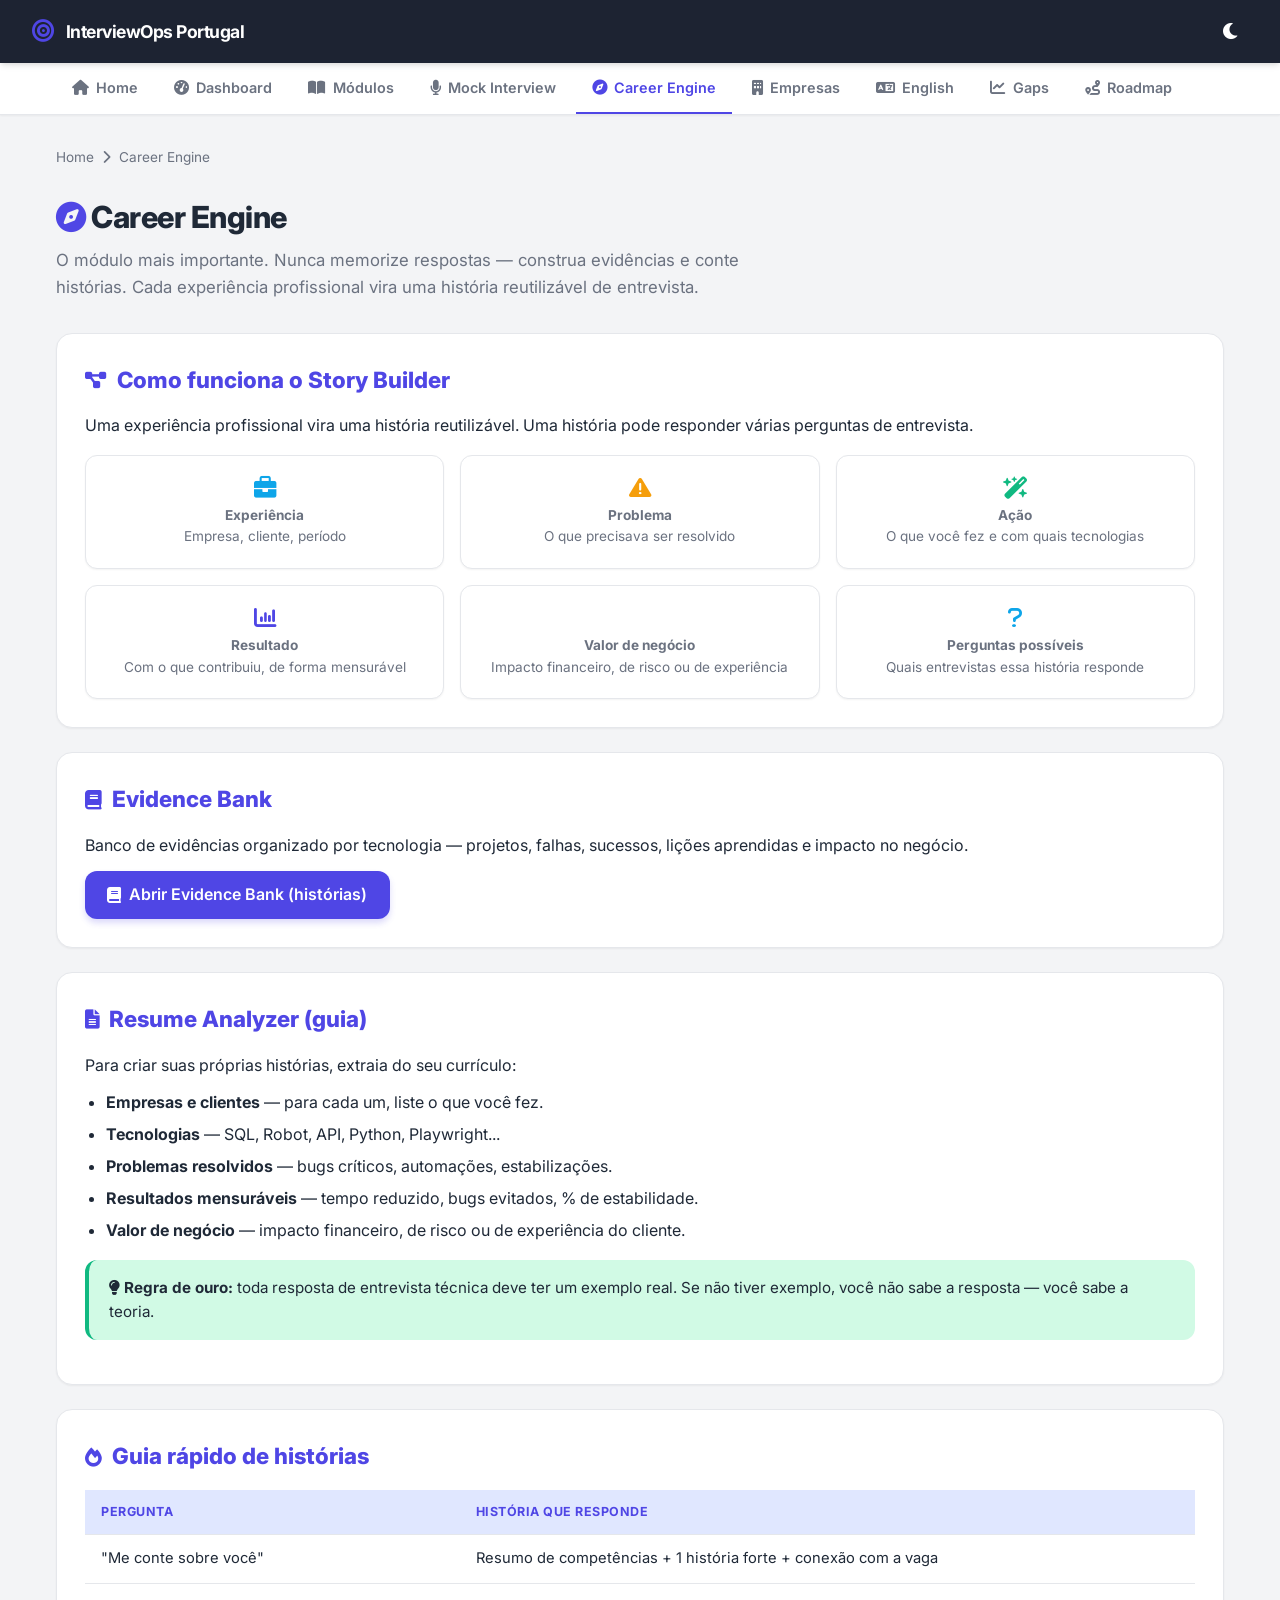
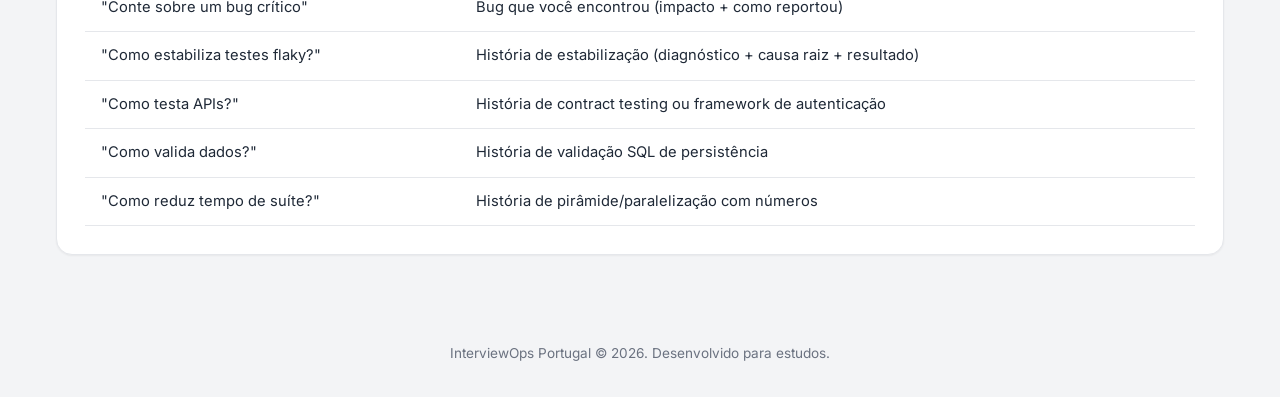
==== career/index.html @ 943580ab "Initial commit: InterviewOps Portugal - plataforma de preparação para entrevistas de QA Automation" ====
<!DOCTYPE html>
<html lang="pt-br">
<head>
    <meta charset="UTF-8">
    <meta name="viewport" content="width=device-width, initial-scale=1.0">
    <title>Career Engine | InterviewOps Portugal</title>
    <meta name="description" content="Transforme experiências profissionais em histórias reutilizáveis de entrevista.">
    <link href="https://fonts.googleapis.com/css2?family=Inter:wght@300;400;500;600;700;800&display=swap" rel="stylesheet">
    <link href="https://cdnjs.cloudflare.com/ajax/libs/font-awesome/6.0.0/css/all.min.css" rel="stylesheet">
    <link rel="stylesheet" href="../css/style.css">
</head>
<body data-page="career">
    <header class="topbar">
        <a href="../index.html" class="topbar-content">
            <i class="fa-solid fa-bullseye logo-icon"></i>
            <span>InterviewOps Portugal</span>
        </a>
        <div class="topbar-actions">
            <button id="theme-toggle" class="theme-toggle" aria-label="Alternar tema"><i class="fa-solid fa-moon"></i></button>
        </div>
    </header>

    <nav class="main-nav">
        <div class="nav-links">
            <a href="../index.html" class="nav-link" data-page="home"><i class="fa-solid fa-house"></i> Home</a>
            <a href="../dashboard/index.html" class="nav-link" data-page="dashboard"><i class="fa-solid fa-gauge-high"></i> Dashboard</a>
            <a href="../modules/index.html" class="nav-link" data-page="modules"><i class="fa-solid fa-book-open"></i> Módulos</a>
            <a href="../mock/index.html" class="nav-link" data-page="mock"><i class="fa-solid fa-microphone"></i> Mock Interview</a>
            <a href="index.html" class="nav-link" data-page="career"><i class="fa-solid fa-compass"></i> Career Engine</a>
            <a href="../companies/index.html" class="nav-link" data-page="companies"><i class="fa-solid fa-building"></i> Empresas</a>
            <a href="../english/index.html" class="nav-link" data-page="english"><i class="fa-solid fa-language"></i> English</a>
            <a href="../tracker/index.html" class="nav-link" data-page="tracker"><i class="fa-solid fa-chart-line"></i> Gaps</a>
            <a href="../roadmap/index.html" class="nav-link" data-page="roadmap"><i class="fa-solid fa-route"></i> Roadmap</a>
        </div>
    </nav>

    <main class="container">
        <div class="breadcrumb">
            <a href="../index.html">Home</a> <i class="fa-solid fa-chevron-right"></i> <span>Career Engine</span>
        </div>

        <div class="page-header">
            <h1><i class="fa-solid fa-compass" style="color: var(--primary);"></i> Career Engine</h1>
            <p>O módulo mais importante. Nunca memorize respostas — construa evidências e conte histórias. Cada experiência profissional vira uma história reutilizável de entrevista.</p>
        </div>

        <div class="content-section">
            <h2><i class="fa-solid fa-diagram-project"></i> Como funciona o Story Builder</h2>
            <p>Uma experiência profissional vira uma história reutilizável. Uma história pode responder várias perguntas de entrevista.</p>
            <div class="grid-3 mt-2">
                <div class="stat-box"><div class="stat-value" style="font-size:1.4rem; color:var(--info);"><i class="fa-solid fa-briefcase"></i></div><div class="stat-label" style="font-weight:700;">Experiência</div><div class="text-muted" style="font-size:0.85rem;">Empresa, cliente, período</div></div>
                <div class="stat-box"><div class="stat-value" style="font-size:1.4rem; color:var(--warning);"><i class="fa-solid fa-triangle-exclamation"></i></div><div class="stat-label" style="font-weight:700;">Problema</div><div class="text-muted" style="font-size:0.85rem;">O que precisava ser resolvido</div></div>
                <div class="stat-box"><div class="stat-value" style="font-size:1.4rem; color:var(--success);"><i class="fa-solid fa-wand-magic-sparkles"></i></div><div class="stat-label" style="font-weight:700;">Ação</div><div class="text-muted" style="font-size:0.85rem;">O que você fez e com quais tecnologias</div></div>
                <div class="stat-box"><div class="stat-value" style="font-size:1.4rem; color:var(--primary);"><i class="fa-solid fa-chart-column"></i></div><div class="stat-label" style="font-weight:700;">Resultado</div><div class="text-muted" style="font-size:0.85rem;">Com o que contribuiu, de forma mensurável</div></div>
                <div class="stat-box"><div class="stat-value" style="font-size:1.4rem; color:var(--danger);"><i class="fa-solid fa-sack-dollar"></i></div><div class="stat-label" style="font-weight:700;">Valor de negócio</div><div class="text-muted" style="font-size:0.85rem;">Impacto financeiro, de risco ou de experiência</div></div>
                <div class="stat-box"><div class="stat-value" style="font-size:1.4rem; color:var(--info);"><i class="fa-solid fa-question"></i></div><div class="stat-label" style="font-weight:700;">Perguntas possíveis</div><div class="text-muted" style="font-size:0.85rem;">Quais entrevistas essa história responde</div></div>
            </div>
        </div>

        <div class="content-section">
            <h2><i class="fa-solid fa-book"></i> Evidence Bank</h2>
            <p class="mb-2">Banco de evidências organizado por tecnologia — projetos, falhas, sucessos, lições aprendidas e impacto no negócio.</p>
            <div class="flex gap-2 wrap">
                <a href="stories.html" class="primary-btn" style="display:inline-flex;align-items:center;gap:0.5rem;padding:0.7rem 1.4rem;border-radius:12px;color:#fff;font-weight:600;"><i class="fa-solid fa-book"></i> Abrir Evidence Bank (histórias)</a>
            </div>
        </div>

        <div class="content-section">
            <h2><i class="fa-solid fa-file-lines"></i> Resume Analyzer (guia)</h2>
            <p>Para criar suas próprias histórias, extraia do seu currículo:</p>
            <ul style="margin:0 0 1rem 1.3rem;">
                <li><strong>Empresas e clientes</strong> — para cada um, liste o que você fez.</li>
                <li><strong>Tecnologias</strong> — SQL, Robot, API, Python, Playwright...</li>
                <li><strong>Problemas resolvidos</strong> — bugs críticos, automações, estabilizações.</li>
                <li><strong>Resultados mensuráveis</strong> — tempo reduzido, bugs evitados, % de estabilidade.</li>
                <li><strong>Valor de negócio</strong> — impacto financeiro, de risco ou de experiência do cliente.</li>
            </ul>
            <div class="callout callout-success"><strong><i class="fa-solid fa-lightbulb"></i> Regra de ouro:</strong> toda resposta de entrevista técnica deve ter um exemplo real. Se não tiver exemplo, você não sabe a resposta — você sabe a teoria.</div>
        </div>

        <div class="content-section">
            <h2><i class="fa-solid fa-fire"></i> Guia rápido de histórias</h2>
            <table>
                <thead><tr><th>Pergunta</th><th>História que responde</th></tr></thead>
                <tbody>
                    <tr><td>"Me conte sobre você"</td><td>Resumo de competências + 1 história forte + conexão com a vaga</td></tr>
                    <tr><td>"Conte sobre um bug crítico"</td><td>Bug que você encontrou (impacto + como reportou)</td></tr>
                    <tr><td>"Como estabiliza testes flaky?"</td><td>História de estabilização (diagnóstico + causa raiz + resultado)</td></tr>
                    <tr><td>"Como testa APIs?"</td><td>História de contract testing ou framework de autenticação</td></tr>
                    <tr><td>"Como valida dados?"</td><td>História de validação SQL de persistência</td></tr>
                    <tr><td>"Como reduz tempo de suíte?"</td><td>História de pirâmide/paralelização com números</td></tr>
                </tbody>
            </table>
        </div>
    </main>

    <footer class="footer">
        <p>InterviewOps Portugal &copy; 2026. Desenvolvido para estudos.</p>
    </footer>

    <script src="../javascript/app.js"></script>
</body>
</html>
---- css/style.css ----
/* =========================
   INTERVIEWOPS PORTUGAL
   DESIGN TOKENS & BASE
========================= */

:root {
    /* Light Theme (Default) */
    --bg-color: #f3f4f6;
    --text-color: #1f2937;
    --text-muted: #6b7280;
    --card-bg: #ffffff;
    --card-border: #e5e7eb;

    --primary: #4f46e5;
    --primary-hover: #4338ca;
    --primary-light: #e0e7ff;

    --success: #10b981;
    --success-light: #d1fae5;
    --success-dark: #065f46;

    --danger: #ef4444;
    --danger-light: #fee2e2;
    --danger-dark: #991b1b;

    --warning: #f59e0b;
    --warning-light: #fef3c7;

    --info: #0ea5e9;
    --info-light: #e0f2fe;

    --topbar-bg: rgba(17, 24, 39, 0.95);
    --topbar-text: #ffffff;

    --option-bg: #ffffff;
    --option-hover: #f9fafb;
    --option-border: #e5e7eb;

    --shadow-sm: 0 1px 2px 0 rgba(0, 0, 0, 0.05);
    --shadow-md: 0 4px 6px -1px rgba(0, 0, 0, 0.1), 0 2px 4px -1px rgba(0, 0, 0, 0.06);
    --shadow-lg: 0 10px 15px -3px rgba(0, 0, 0, 0.1), 0 4px 6px -2px rgba(0, 0, 0, 0.05);
    --shadow-glow: 0 0 20px rgba(79, 70, 229, 0.3);

    --radius-sm: 8px;
    --radius-md: 12px;
    --radius-lg: 16px;
    --radius-full: 9999px;

    --transition: all 0.3s cubic-bezier(0.4, 0, 0.2, 1);
}

[data-theme="dark"] {
    --bg-color: #111827;
    --text-color: #f9fafb;
    --text-muted: #9ca3af;
    --card-bg: rgba(31, 41, 55, 0.85);
    --card-border: rgba(75, 85, 99, 0.4);

    --primary: #6366f1;
    --primary-hover: #818cf8;
    --primary-light: rgba(99, 102, 241, 0.2);

    --success: #10b981;
    --success-light: rgba(16, 185, 129, 0.2);
    --success-dark: #34d399;

    --danger: #ef4444;
    --danger-light: rgba(239, 68, 68, 0.2);
    --danger-dark: #f87171;

    --warning: #f59e0b;
    --warning-light: rgba(245, 158, 11, 0.2);

    --info: #38bdf8;
    --info-light: rgba(56, 189, 248, 0.15);

    --topbar-bg: rgba(17, 24, 39, 0.98);

    --option-bg: #374151;
    --option-hover: #4b5563;
    --option-border: #4b5563;

    --shadow-md: 0 4px 6px -1px rgba(0, 0, 0, 0.3);
    --shadow-lg: 0 10px 15px -3px rgba(0, 0, 0, 0.5);
}

* {
    margin: 0;
    padding: 0;
    box-sizing: border-box;
}

html {
    scroll-behavior: smooth;
}

body {
    font-family: 'Inter', -apple-system, BlinkMacSystemFont, 'Segoe UI', sans-serif;
    background-color: var(--bg-color);
    color: var(--text-color);
    line-height: 1.6;
    min-height: 100vh;
    display: flex;
    flex-direction: column;
    overflow-x: hidden;
    transition: background-color 0.4s ease, color 0.4s ease;
}

a {
    color: var(--primary);
    text-decoration: none;
    transition: var(--transition);
}

a:hover {
    color: var(--primary-hover);
}

code {
    font-family: 'JetBrains Mono', 'Fira Code', Consolas, monospace;
    background: var(--primary-light);
    color: var(--primary);
    padding: 2px 6px;
    border-radius: 4px;
    font-size: 0.9em;
}

/* =========================
   TOPBAR & NAVIGATION
========================= */

.topbar {
    background: var(--topbar-bg);
    color: var(--topbar-text);
    padding: 0.9rem 2rem;
    display: flex;
    justify-content: space-between;
    align-items: center;
    position: sticky;
    top: 0;
    z-index: 100;
    box-shadow: var(--shadow-md);
}

.topbar-content {
    display: flex;
    align-items: center;
    gap: 0.75rem;
    font-size: 1.1rem;
    font-weight: 700;
    letter-spacing: -0.5px;
    color: var(--topbar-text);
}

.logo-icon {
    color: var(--primary);
    font-size: 1.4rem;
}

.topbar-actions {
    display: flex;
    align-items: center;
    gap: 0.75rem;
}

.theme-toggle {
    background: transparent;
    border: none;
    color: var(--topbar-text);
    font-size: 1.15rem;
    cursor: pointer;
    padding: 0.5rem;
    border-radius: 50%;
    transition: var(--transition);
}

.theme-toggle:hover {
    background: rgba(255, 255, 255, 0.1);
    transform: rotate(15deg);
}

/* Nav */
.main-nav {
    background: var(--card-bg);
    border-bottom: 1px solid var(--card-border);
    position: sticky;
    top: 58px;
    z-index: 90;
    box-shadow: var(--shadow-sm);
}

.nav-links {
    max-width: 1200px;
    margin: 0 auto;
    padding: 0 1rem;
    display: flex;
    gap: 0.25rem;
    overflow-x: auto;
    scrollbar-width: none;
}

.nav-links::-webkit-scrollbar {
    display: none;
}

.nav-link {
    display: inline-flex;
    align-items: center;
    gap: 0.45rem;
    padding: 0.8rem 1rem;
    color: var(--text-muted);
    font-size: 0.9rem;
    font-weight: 600;
    white-space: nowrap;
    border-bottom: 2px solid transparent;
}

.nav-link:hover {
    color: var(--primary);
}

.nav-link.active {
    color: var(--primary);
    border-bottom-color: var(--primary);
}

.nav-link i {
    font-size: 0.95rem;
}

/* =========================
   LAYOUT & UTILITIES
========================= */

.container {
    max-width: 1200px;
    margin: 0 auto;
    padding: 2rem 1rem;
    flex-grow: 1;
    width: 100%;
}

.container-narrow {
    max-width: 820px;
    margin: 0 auto;
    padding: 2rem 1rem;
    flex-grow: 1;
    width: 100%;
}

.page-header {
    margin-bottom: 2rem;
}

.page-header h1 {
    font-size: 1.9rem;
    font-weight: 800;
    letter-spacing: -0.5px;
    margin-bottom: 0.35rem;
}

.page-header p {
    color: var(--text-muted);
    font-size: 1.05rem;
    max-width: 720px;
}

.glass-card {
    background: var(--card-bg);
    border: 1px solid var(--card-border);
    border-radius: var(--radius-lg);
    box-shadow: var(--shadow-lg);
    padding: 2rem;
}

.mb-0 { margin-bottom: 0; }
.mb-1 { margin-bottom: 0.5rem; }
.mb-2 { margin-bottom: 1rem; }
.mb-3 { margin-bottom: 1.5rem; }
.mt-2 { margin-top: 1rem; }
.mt-3 { margin-top: 1.5rem; }
.mt-4 { margin-top: 2rem; }
.flex { display: flex; }
.flex-between { display: flex; justify-content: space-between; align-items: center; }
.flex-center { display: flex; justify-content: center; align-items: center; }
.gap-2 { gap: 0.5rem; }
.gap-3 { gap: 1rem; }
.wrap { flex-wrap: wrap; }
.text-muted { color: var(--text-muted); }
.text-center { text-align: center; }

/* =========================
   BUTTONS
========================= */

button {
    font-family: inherit;
    display: inline-flex;
    align-items: center;
    justify-content: center;
    gap: 0.5rem;
    padding: 0.7rem 1.4rem;
    border: none;
    border-radius: var(--radius-md);
    font-weight: 600;
    font-size: 0.95rem;
    cursor: pointer;
    transition: var(--transition);
}

button:disabled {
    opacity: 0.6;
    cursor: not-allowed;
    transform: none !important;
    box-shadow: none !important;
}

.primary-btn {
    background: var(--primary);
    color: white;
    box-shadow: 0 4px 6px rgba(79, 70, 229, 0.2);
}

.primary-btn:hover:not(:disabled) {
    background: var(--primary-hover);
    transform: translateY(-2px);
    box-shadow: var(--shadow-glow);
}

.success-btn {
    background: var(--success);
    color: white;
}

.success-btn:hover:not(:disabled) {
    filter: brightness(1.1);
    transform: translateY(-2px);
}

.danger-btn {
    background: transparent;
    color: var(--danger);
    border: 1px solid var(--danger);
}

.danger-btn:hover:not(:disabled) {
    background: var(--danger-light);
}

.outline-btn {
    background: transparent;
    color: var(--primary);
    border: 1px solid var(--primary);
}

.outline-btn:hover:not(:disabled) {
    background: var(--primary-light);
}

.small-btn {
    padding: 0.4rem 0.9rem;
    font-size: 0.85rem;
    border-radius: var(--radius-sm);
}

.w-100 {
    width: 100%;
}

.btn-pulse {
    animation: pulse 2s infinite;
}

@keyframes pulse {
    0% { box-shadow: 0 0 0 0 rgba(79, 70, 229, 0.4); }
    70% { box-shadow: 0 0 0 12px rgba(79, 70, 229, 0); }
    100% { box-shadow: 0 0 0 0 rgba(79, 70, 229, 0); }
}

/* =========================
   PROGRESS BARS
========================= */

.progress-container {
    height: 10px;
    background: var(--option-border);
    border-radius: var(--radius-full);
    overflow: hidden;
}

.progress-bar {
    height: 100%;
    background: linear-gradient(90deg, var(--primary), #8b5cf6);
    width: 0%;
    transition: width 0.4s ease;
    border-radius: var(--radius-full);
}

.progress-bar.success { background: linear-gradient(90deg, #10b981, #34d399); }
.progress-bar.warning { background: linear-gradient(90deg, #f59e0b, #fbbf24); }
.progress-bar.danger { background: linear-gradient(90deg, #ef4444, #f87171); }
.progress-bar.info { background: linear-gradient(90deg, #0ea5e9, #38bdf8); }

.progress-row {
    margin-bottom: 1.25rem;
}

.progress-label {
    display: flex;
    justify-content: space-between;
    align-items: center;
    margin-bottom: 0.4rem;
    font-size: 0.9rem;
    font-weight: 600;
}

.progress-label .pct, .pct {
    color: var(--primary);
    font-weight: 700;
}

.secondary-btn {
    background: transparent;
    color: var(--primary);
    border: 1px solid var(--primary);
}

/* =========================
   BADGES & TAGS
========================= */

.badge {
    display: inline-flex;
    align-items: center;
    gap: 0.35rem;
    font-size: 0.75rem;
    font-weight: 700;
    padding: 3px 10px;
    border-radius: var(--radius-full);
    text-transform: uppercase;
    letter-spacing: 0.3px;
}

.badge-primary { background: var(--primary-light); color: var(--primary); }
.badge-success { background: var(--success-light); color: var(--success-dark); }
.badge-danger { background: var(--danger-light); color: var(--danger-dark); }
.badge-warning { background: var(--warning-light); color: var(--warning); }
.badge-info { background: var(--info-light); color: var(--info); }
.badge-muted { background: var(--option-border); color: var(--text-muted); }

.tag-badge {
    font-size: 0.7rem;
    background: var(--primary-light);
    color: var(--primary);
    padding: 2px 8px;
    border-radius: var(--radius-full);
    font-weight: 700;
    text-transform: uppercase;
    border: 1px solid var(--primary);
    display: inline-block;
    margin: 2px;
}

/* =========================
   GRIDS / CARDS
========================= */

.grid-2 { display: grid; grid-template-columns: repeat(2, 1fr); gap: 1rem; }
.grid-3 { display: grid; grid-template-columns: repeat(3, 1fr); gap: 1rem; }
.grid-4 { display: grid; grid-template-columns: repeat(4, 1fr); gap: 1rem; }

@media (max-width: 900px) {
    .grid-4 { grid-template-columns: repeat(2, 1fr); }
    .grid-3 { grid-template-columns: repeat(2, 1fr); }
}

@media (max-width: 600px) {
    .grid-4 { grid-template-columns: 1fr; }
    .grid-3 { grid-template-columns: 1fr; }
    .grid-2 { grid-template-columns: 1fr; }
}

.module-card {
    background: var(--card-bg);
    border: 1px solid var(--card-border);
    border-radius: var(--radius-lg);
    padding: 1.5rem;
    cursor: pointer;
    transition: var(--transition);
    box-shadow: var(--shadow-sm);
    display: flex;
    flex-direction: column;
    gap: 0.75rem;
}

.module-card:hover {
    transform: translateY(-4px);
    box-shadow: var(--shadow-lg);
    border-color: var(--primary-light);
}

.module-card .module-icon {
    width: 52px;
    height: 52px;
    background: var(--primary-light);
    color: var(--primary);
    border-radius: var(--radius-md);
    display: flex;
    align-items: center;
    justify-content: center;
    font-size: 1.5rem;
}

.module-card h3 {
    font-size: 1.1rem;
    font-weight: 700;
}

.module-card p {
    color: var(--text-muted);
    font-size: 0.9rem;
    flex-grow: 1;
}

.stat-box {
    background: var(--card-bg);
    border: 1px solid var(--card-border);
    border-radius: var(--radius-md);
    padding: 1.25rem;
    text-align: center;
    box-shadow: var(--shadow-sm);
}

.stat-box .stat-value {
    font-size: 2rem;
    font-weight: 800;
    color: var(--primary);
    line-height: 1.1;
}

.stat-box .stat-label {
    color: var(--text-muted);
    font-size: 0.85rem;
    font-weight: 600;
    margin-top: 0.25rem;
}

/* =========================
   ANIMATIONS
========================= */

.screen { animation: fadeIn 0.5s ease-out forwards; }

.fade-in { animation: fadeIn 0.6s ease-out forwards; }
.slide-up { animation: slideUp 0.5s ease-out forwards; }
.zoom-in { animation: zoomIn 0.4s cubic-bezier(0.175, 0.885, 0.32, 1.275) forwards; }

@keyframes fadeIn {
    from { opacity: 0; }
    to { opacity: 1; }
}

@keyframes slideUp {
    from { opacity: 0; transform: translateY(20px); }
    to { opacity: 1; transform: translateY(0); }
}

@keyframes zoomIn {
    from { opacity: 0; transform: scale(0.9); }
    to { opacity: 1; transform: scale(1); }
}

/* =========================
   FOOTER
========================= */

.footer {
    text-align: center;
    padding: 2rem;
    color: var(--text-muted);
    font-size: 0.85rem;
    margin-top: auto;
}

/* =========================
   CONTENT BLOCKS (Module pages)
========================= */

.content-section {
    background: var(--card-bg);
    border: 1px solid var(--card-border);
    border-radius: var(--radius-lg);
    padding: 1.75rem;
    margin-bottom: 1.5rem;
    box-shadow: var(--shadow-sm);
}

.content-section h2 {
    font-size: 1.4rem;
    font-weight: 800;
    margin-bottom: 1rem;
    display: flex;
    align-items: center;
    gap: 0.6rem;
    color: var(--primary);
}

.content-section h2 i { font-size: 1.2rem; }

.content-section h3 {
    font-size: 1.1rem;
    font-weight: 700;
    margin: 1.25rem 0 0.5rem;
}

.content-section p { margin-bottom: 0.75rem; }

.content-section ul, .content-section ol {
    margin: 0 0 1rem 1.5rem;
}

.content-section li { margin-bottom: 0.4rem; }

.callout {
    padding: 1rem 1.25rem;
    border-radius: var(--radius-md);
    margin: 1rem 0;
    font-size: 0.95rem;
    border-left: 4px solid;
}

.callout-info { background: var(--info-light); border-color: var(--info); color: var(--text-color); }
.callout-success { background: var(--success-light); border-color: var(--success); color: var(--text-color); }
.callout-warning { background: var(--warning-light); border-color: var(--warning); color: var(--text-color); }
.callout-danger { background: var(--danger-light); border-color: var(--danger); color: var(--text-color); }

/* Question cards */
.q-card {
    background: var(--card-bg);
    border: 1px solid var(--card-border);
    border-radius: var(--radius-lg);
    padding: 1.5rem;
    margin-bottom: 1rem;
    box-shadow: var(--shadow-sm);
    transition: var(--transition);
}

.q-card:hover { border-color: var(--primary-light); }

.q-card .q-meta {
    display: flex;
    justify-content: space-between;
    align-items: center;
    gap: 0.5rem;
    flex-wrap: wrap;
    margin-bottom: 0.75rem;
}

.q-card .q-text {
    font-size: 1.05rem;
    font-weight: 600;
    margin-bottom: 0.5rem;
}

.q-answer {
    margin-top: 0.75rem;
    padding: 1rem;
    border-radius: var(--radius-md);
    background: var(--success-light);
    border-left: 4px solid var(--success);
    display: none;
}

.q-answer.show { display: block; animation: slideUp 0.3s ease; }

.followups {
    margin-top: 0.75rem;
    padding: 0.75rem 1rem;
    border-radius: var(--radius-md);
    background: var(--info-light);
    font-size: 0.9rem;
}

.followups strong { color: var(--info); }

/* Tabs */
.tabs {
    display: flex;
    gap: 0.4rem;
    flex-wrap: wrap;
    margin-bottom: 1.5rem;
}

.tab-btn {
    padding: 0.5rem 1.1rem;
    border-radius: var(--radius-full);
    background: var(--option-bg);
    border: 1px solid var(--option-border);
    color: var(--text-muted);
    font-size: 0.85rem;
    font-weight: 600;
}

.tab-btn.active {
    background: var(--primary);
    color: white;
    border-color: var(--primary);
}

.tab-panel { display: none; }
.tab-panel.active { display: block; animation: fadeIn 0.4s ease; }

/* =========================
   MOCK INTERVIEW
========================= */

.mock-layout {
    display: grid;
    grid-template-columns: 1.6fr 1fr;
    gap: 1.5rem;
    align-items: start;
}

@media (max-width: 800px) {
    .mock-layout { grid-template-columns: 1fr; }
}

.mock-question {
    background: var(--card-bg);
    border: 1px solid var(--card-border);
    border-radius: var(--radius-lg);
    padding: 2rem;
    box-shadow: var(--shadow-lg);
    text-align: center;
}

.mock-question .timer {
    font-size: 2.6rem;
    font-weight: 800;
    color: var(--primary);
    margin: 0.5rem 0 1rem;
    font-variant-numeric: tabular-nums;
}

.timer-danger { color: var(--danger) !important; animation: pulse 1s infinite; }

.timer-wrap {
    margin: 1.5rem auto;
    width: 120px;
    height: 120px;
}

.timer-circle {
    width: 120px;
    height: 120px;
    border-radius: 50%;
    background: conic-gradient(var(--primary) 0deg, var(--option-border) 0deg);
    display: flex;
    align-items: center;
    justify-content: center;
    position: relative;
}

.timer-circle::before {
    content: '';
    position: absolute;
    inset: 8px;
    border-radius: 50%;
    background: var(--card-bg);
}

.timer-circle span {
    position: relative;
    z-index: 1;
    font-size: 1.5rem;
    font-weight: 800;
    color: var(--text-color);
}

/* Reveal feedback */
.reveal-card {
    text-align: left;
    margin-top: 1.5rem;
}

.reveal-card .criteria {
    display: grid;
    grid-template-columns: 1fr 1fr;
    gap: 1rem;
    margin: 1rem 0;
}

@media (max-width: 600px) {
    .reveal-card .criteria { grid-template-columns: 1fr; }
}

.criteria-box {
    padding: 1rem;
    border-radius: var(--radius-md);
    font-size: 0.95rem;
}

.criteria-good { background: var(--success-light); border-left: 4px solid var(--success); }
.criteria-missing { background: var(--danger-light); border-left: 4px solid var(--danger); }
.criteria-tech { background: var(--info-light); border-left: 4px solid var(--info); }
.criteria-business { background: var(--warning-light); border-left: 4px solid var(--warning); }

/* =========================
   SEARCH
========================= */

.search-bar {
    display: flex;
    align-items: center;
    gap: 0.5rem;
    background: var(--card-bg);
    border: 1px solid var(--card-border);
    border-radius: var(--radius-full);
    padding: 0.6rem 1.2rem;
    box-shadow: var(--shadow-sm);
    max-width: 520px;
    margin: 1.5rem auto;
}

.search-bar i { color: var(--text-muted); }

.search-bar input {
    flex: 1;
    border: none;
    outline: none;
    background: transparent;
    color: var(--text-color);
    font-family: inherit;
    font-size: 1rem;
}

.search-bar input::placeholder { color: var(--text-muted); }

/* =========================
   HERO (Home)
========================= */

.hero {
    text-align: center;
    padding: 3rem 1rem 1rem;
}

.hero-icon {
    width: 90px;
    height: 90px;
    background: var(--primary-light);
    color: var(--primary);
    border-radius: 50%;
    display: flex;
    align-items: center;
    justify-content: center;
    font-size: 2.6rem;
    margin: 0 auto 1.5rem;
    animation: float 4s ease-in-out infinite;
}

@keyframes float {
    0%, 100% { transform: translateY(0); }
    50% { transform: translateY(-8px); }
}

.hero h1 {
    font-size: 2.4rem;
    font-weight: 800;
    letter-spacing: -1px;
    margin-bottom: 0.75rem;
}

.hero h1 span { color: var(--primary); }

.hero p {
    color: var(--text-muted);
    font-size: 1.1rem;
    max-width: 640px;
    margin: 0 auto 1.5rem;
}

.hero-cta {
    display: flex;
    gap: 1rem;
    justify-content: center;
    flex-wrap: wrap;
}

/* =========================
   TABLES
========================= */

.table-wrap {
    overflow-x: auto;
    margin: 1rem 0;
}

table {
    width: 100%;
    border-collapse: collapse;
    font-size: 0.92rem;
}

th, td {
    padding: 0.75rem 1rem;
    text-align: left;
    border-bottom: 1px solid var(--card-border);
}

th {
    background: var(--primary-light);
    color: var(--primary);
    font-weight: 700;
    text-transform: uppercase;
    font-size: 0.78rem;
    letter-spacing: 0.5px;
}

tr:hover td { background: var(--option-hover); }

/* =========================
   BREADCRUMB
========================= */

.breadcrumb {
    display: flex;
    align-items: center;
    gap: 0.5rem;
    font-size: 0.85rem;
    color: var(--text-muted);
    margin-bottom: 1.5rem;
}

.breadcrumb a { color: var(--text-muted); }
.breadcrumb a:hover { color: var(--primary); }

/* =========================
   STATS (DASHBOARD)
========================= */

.stat-box {
    background: var(--card-bg);
    border: 1px solid var(--card-border);
    border-radius: var(--radius-md);
    padding: 1.25rem 1rem;
    text-align: center;
    transition: var(--transition);
}

.stat-box:hover { transform: translateY(-3px); box-shadow: var(--shadow-glow); }

.stat-value {
    font-size: 1.8rem;
    font-weight: 800;
    color: var(--primary);
    line-height: 1.2;
}

.stat-label {
    font-size: 0.8rem;
    color: var(--text-muted);
    margin-top: 0.3rem;
    font-weight: 600;
}

/* =========================
   CHIPS
========================= */

.chip {
    display: inline-flex;
    align-items: center;
    gap: 0.4rem;
    padding: 0.45rem 0.9rem;
    margin: 0.2rem;
    background: var(--option-bg);
    border: 1px solid var(--option-border);
    border-radius: var(--radius-full);
    font-size: 0.85rem;
    font-weight: 600;
    cursor: pointer;
    transition: var(--transition);
}

.chip:hover { border-color: var(--primary); color: var(--primary); }

.chip-done {
    background: var(--success-light);
    border-color: var(--success);
    color: var(--success-dark);
}

/* =========================
   TIMELINE / REVIEW ROWS
========================= */

.timeline-item {
    display: flex;
    gap: 1rem;
    padding: 1.25rem 0;
    border-bottom: 1px solid var(--card-border);
}

.timeline-item:last-child { border-bottom: none; }

.timeline-icon {
    flex-shrink: 0;
    width: 44px;
    height: 44px;
    border-radius: 50%;
    background: var(--primary-light);
    color: var(--primary);
    display: flex;
    align-items: center;
    justify-content: center;
    font-size: 1.1rem;
}

.timeline-content { flex: 1; }

.review-row {
    display: flex;
    align-items: center;
    gap: 1rem;
    padding: 0.7rem 0;
    border-bottom: 1px dashed var(--card-border);
}

.review-row:last-child { border-bottom: none; }

.review-row > i:first-child { color: var(--primary); font-size: 1.1rem; width: 1.4rem; text-align: center; }

/* =========================
   RESPONSIVE
========================= */

@media (max-width: 768px) {
    .topbar { padding: 0.8rem 1rem; }
    .topbar-content { font-size: 1rem; }
    .container, .container-narrow { padding: 1.5rem 0.9rem; }
    .hero h1 { font-size: 1.8rem; }
    .page-header h1 { font-size: 1.5rem; }
    .glass-card { padding: 1.4rem; }
    .content-section { padding: 1.25rem; }
    .main-nav { top: 54px; }
}

/* Scrollbar styling */
::-webkit-scrollbar { width: 10px; height: 10px; }
::-webkit-scrollbar-track { background: var(--bg-color); }
::-webkit-scrollbar-thumb {
    background: var(--option-border);
    border-radius: var(--radius-full);
}
::-webkit-scrollbar-thumb:hover { background: var(--text-muted); }
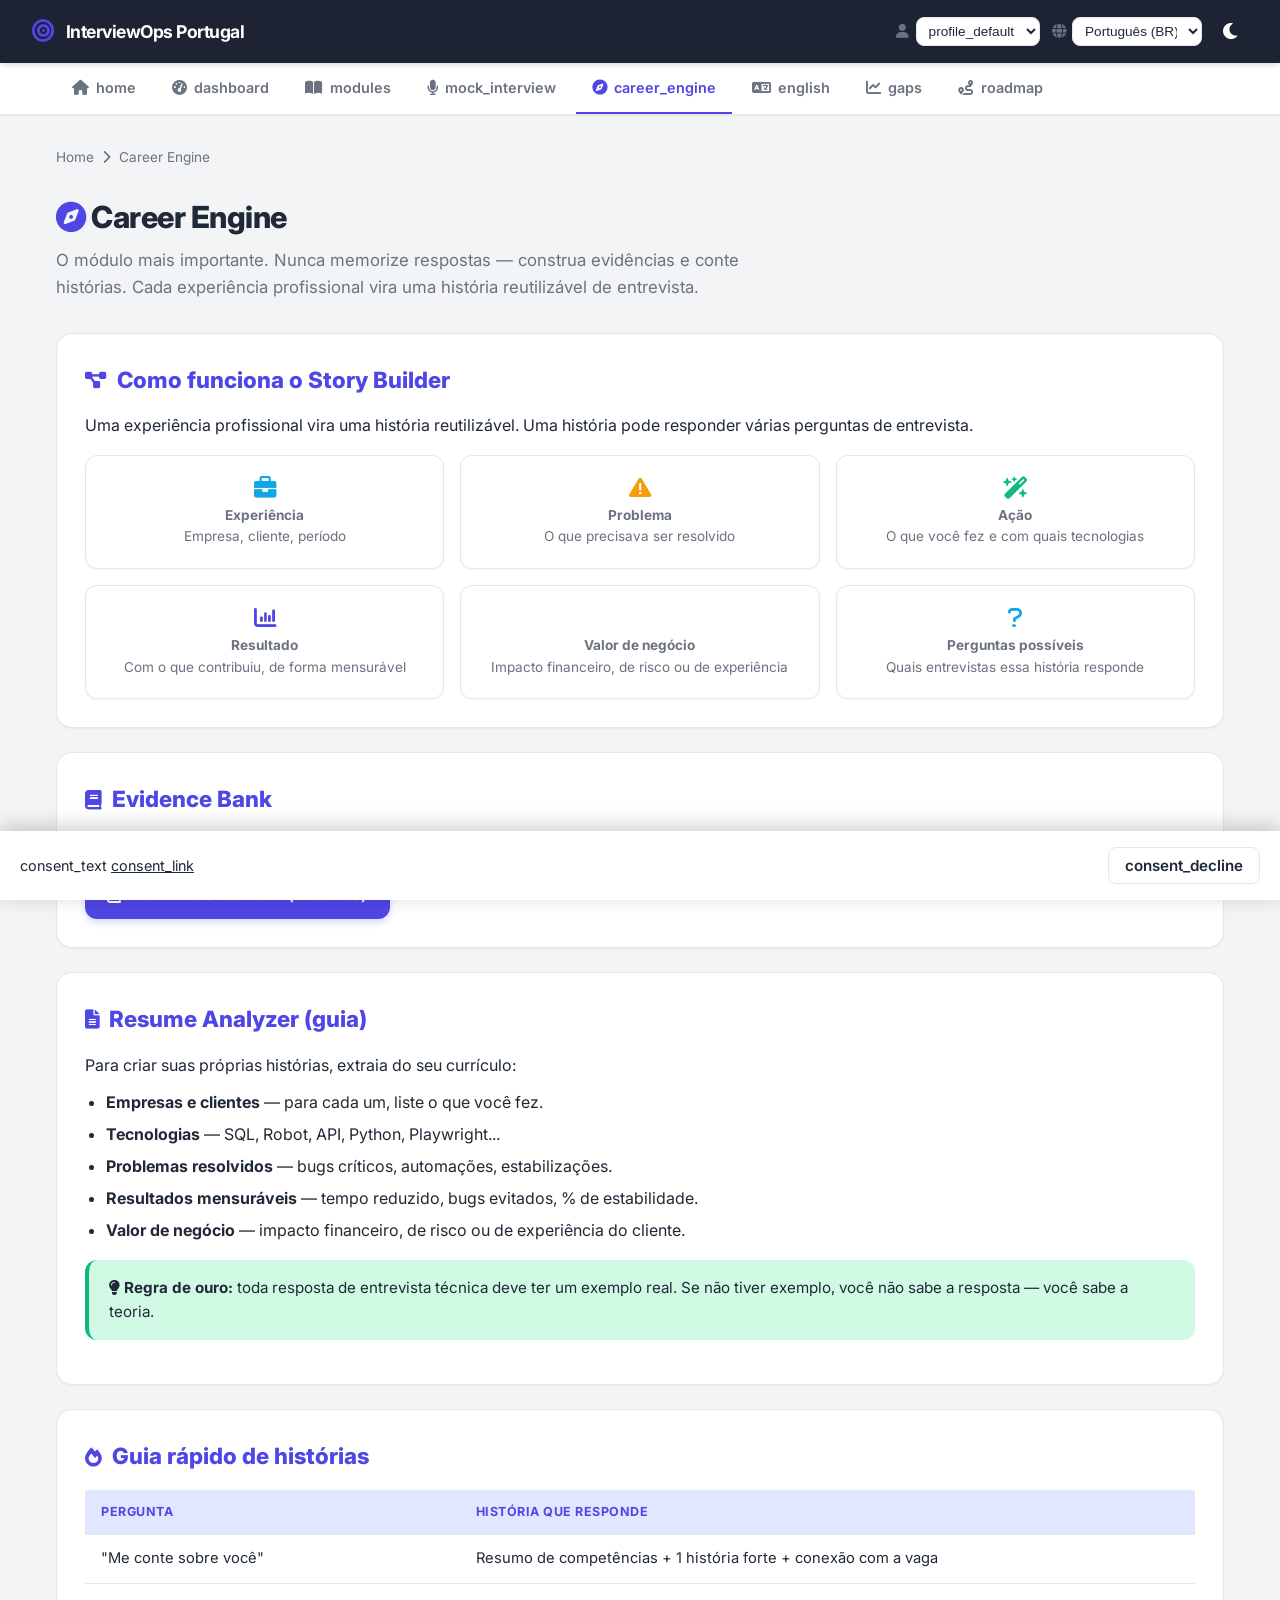
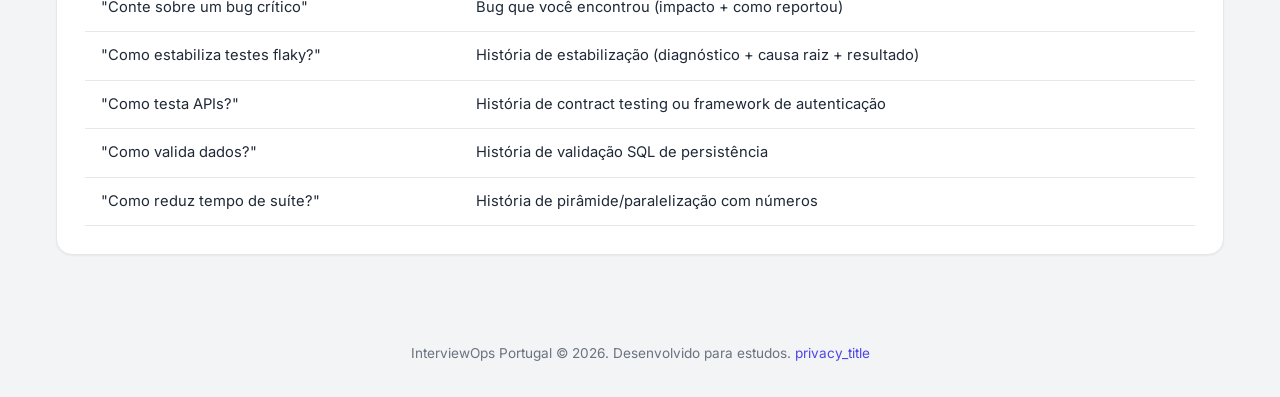
==== commit 61255d24: "feat: armazenamento em cookie (compressao + perfil) + LGPD (consentimento + politica privacidade) + " ====
--- a/career/index.html
+++ b/career/index.html
@@ -27,8 +27,7 @@
             <a href="../modules/index.html" class="nav-link" data-page="modules"><i class="fa-solid fa-book-open"></i> Módulos</a>
             <a href="../mock/index.html" class="nav-link" data-page="mock"><i class="fa-solid fa-microphone"></i> Mock Interview</a>
             <a href="index.html" class="nav-link" data-page="career"><i class="fa-solid fa-compass"></i> Career Engine</a>
-            <a href="../companies/index.html" class="nav-link" data-page="companies"><i class="fa-solid fa-building"></i> Empresas</a>
-            <a href="../english/index.html" class="nav-link" data-page="english"><i class="fa-solid fa-language"></i> English</a>
+                        <a href="../english/index.html" class="nav-link" data-page="english"><i class="fa-solid fa-language"></i> English</a>
             <a href="../tracker/index.html" class="nav-link" data-page="tracker"><i class="fa-solid fa-chart-line"></i> Gaps</a>
             <a href="../roadmap/index.html" class="nav-link" data-page="roadmap"><i class="fa-solid fa-route"></i> Roadmap</a>
         </div>
@@ -95,7 +94,7 @@
     </main>
 
     <footer class="footer">
-        <p>InterviewOps Portugal &copy; 2026. Desenvolvido para estudos.</p>
+        <p>InterviewOps Portugal &copy; 2026. Desenvolvido para estudos. <a href="../privacidade/index.html" style="color: var(--primary);"><span data-i18n="privacy_title">Política de Privacidade</span></a></p>
     </footer>
 
     <script src="../javascript/app.js"></script>
--- a/css/style.css
+++ b/css/style.css
@@ -177,6 +177,31 @@
 .theme-toggle:hover {
     background: rgba(255, 255, 255, 0.1);
     transform: rotate(15deg);
+}
+
+/* Language selector */
+.lang-select-wrap {
+    position: relative;
+}
+
+.lang-select {
+    background: var(--card-bg);
+    color: var(--text-color);
+    border: 1px solid var(--card-border);
+    border-radius: 8px;
+    padding: 0.35rem 0.5rem;
+    font-size: 0.85rem;
+    cursor: pointer;
+    transition: var(--transition);
+    max-width: 130px;
+}
+
+.lang-select:hover {
+    border-color: var(--primary);
+}
+
+.lang-select:focus {
+    outline: 2px solid var(--primary-light);
 }
 
 /* Nav */
@@ -673,6 +698,93 @@
 
 .q-answer.show { display: block; animation: slideUp 0.3s ease; }
 
+/* Quiz options (múltipla escolha) */
+.options-grid {
+    display: grid;
+    gap: 0.6rem;
+    margin: 0.75rem 0;
+}
+
+.options-grid .option-label {
+    display: flex;
+    align-items: center;
+    width: 100%;
+    padding: 0.7rem 1rem;
+    border: 1px solid var(--option-border);
+    border-radius: var(--radius-md);
+    background: var(--option-bg);
+    cursor: pointer;
+    transition: var(--transition);
+    box-sizing: border-box;
+}
+
+.options-grid .option-label:hover {
+    border-color: var(--primary);
+    background: var(--option-hover);
+}
+
+.options-grid .option-label.selected {
+    border-color: var(--primary);
+    background: var(--primary-light);
+    box-shadow: 0 0 0 1px var(--primary);
+}
+
+.options-grid .option-label.disabled { cursor: not-allowed; opacity: 0.85; }
+
+.options-grid .option-label input { display: none; }
+
+.options-grid .option-content {
+    display: flex;
+    align-items: center;
+    gap: 0.75rem;
+    width: 100%;
+    min-width: 0;
+}
+
+.options-grid .option-letter {
+    flex-shrink: 0;
+    width: 1.9rem;
+    height: 1.9rem;
+    display: flex;
+    align-items: center;
+    justify-content: center;
+    border-radius: 50%;
+    background: var(--primary-light);
+    color: var(--primary);
+    font-weight: 700;
+    font-size: 0.85rem;
+}
+
+.options-grid .option-label.selected .option-letter {
+    background: var(--primary);
+    color: #fff;
+}
+
+.options-grid .option-text {
+    font-size: 0.95rem;
+    line-height: 1.45;
+    flex: 1;
+}
+
+/* Feedback do quiz */
+.feedback-box {
+    display: none;
+    margin-top: 0.75rem;
+    padding: 0.85rem 1rem;
+    border-radius: var(--radius-md);
+    font-size: 0.92rem;
+}
+
+.feedback-box.show { display: block; animation: fadeIn 0.3s ease; }
+
+.feedback-box.feedback-ok { background: var(--success-light); border-left: 4px solid var(--success); }
+.feedback-box.feedback-bad { background: var(--danger-light); border-left: 4px solid var(--danger); }
+
+.feedback-header { font-weight: 700; margin-bottom: 0.35rem; }
+.feedback-ok .feedback-header { color: var(--success-dark); }
+.feedback-bad .feedback-header { color: var(--danger-dark); }
+.feedback-comment { color: var(--text-color); line-height: 1.5; }
+
 .followups {
     margin-top: 0.75rem;
     padding: 0.75rem 1rem;
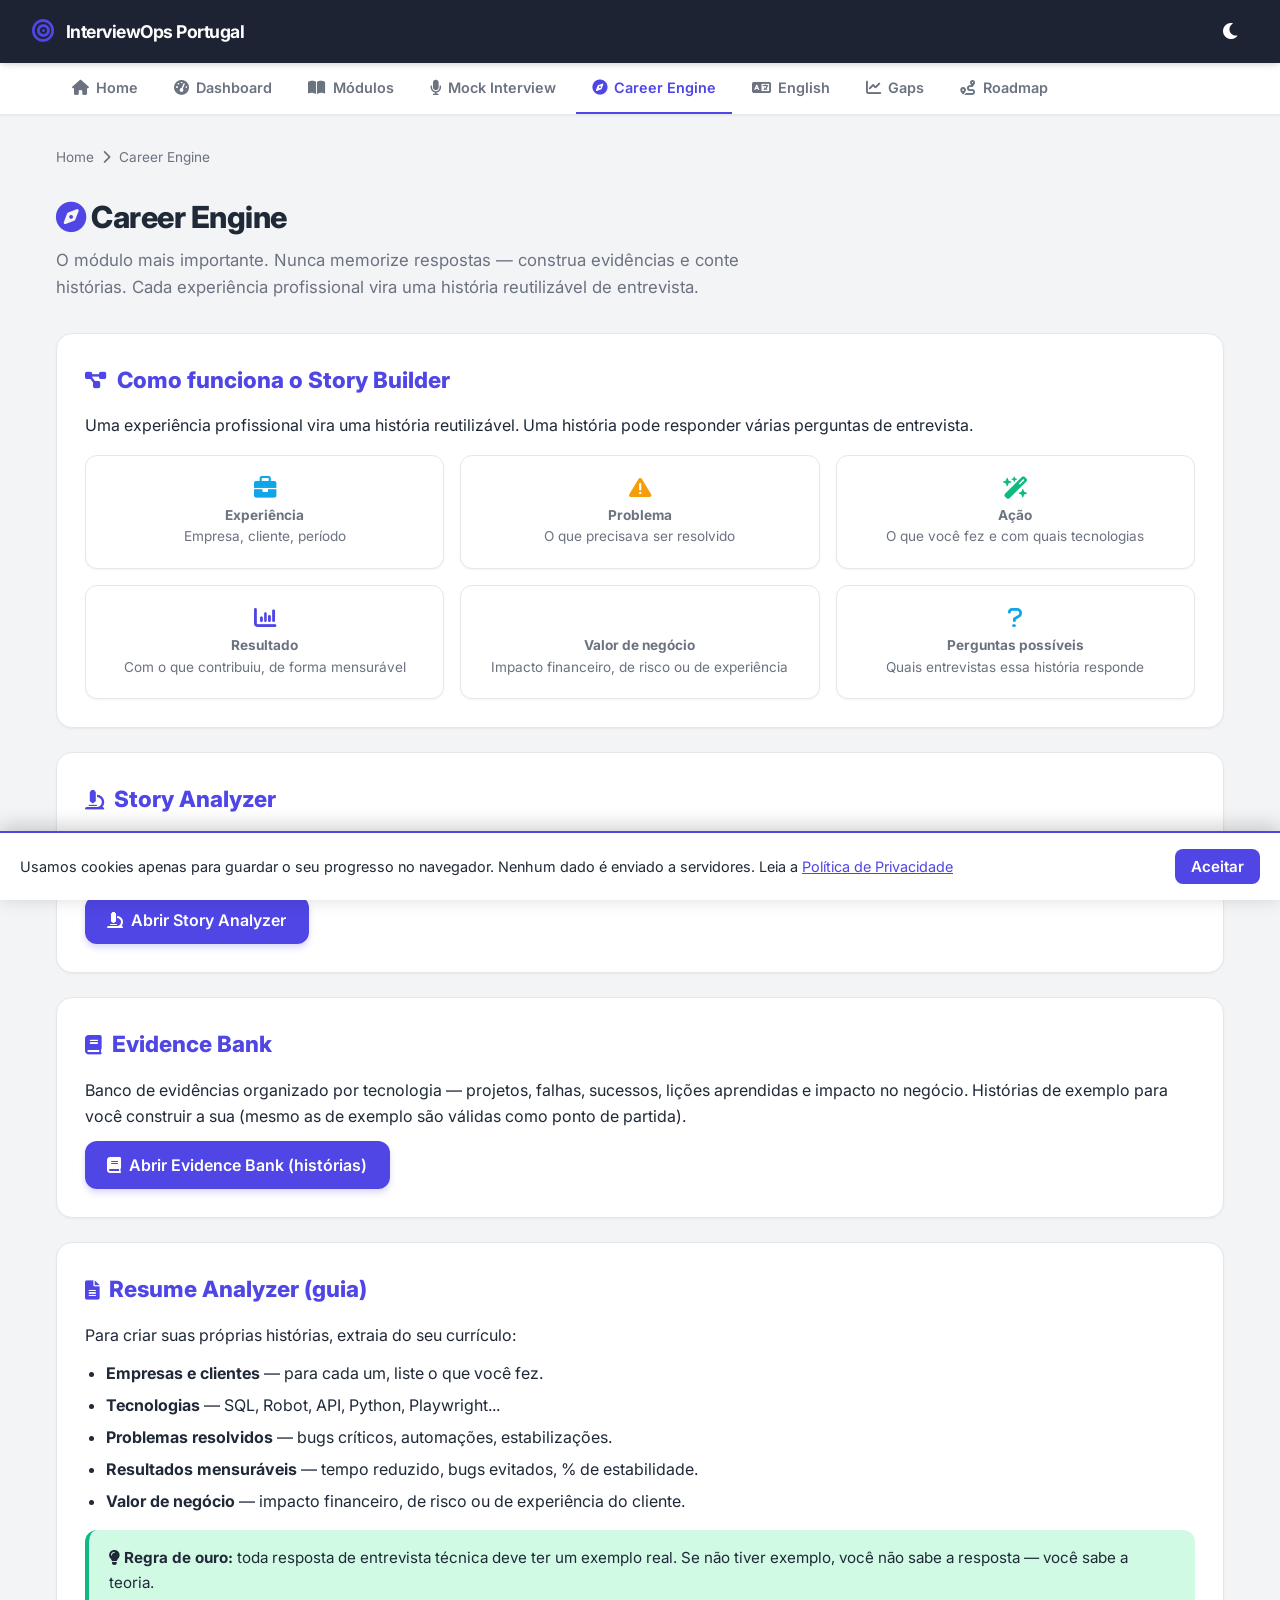
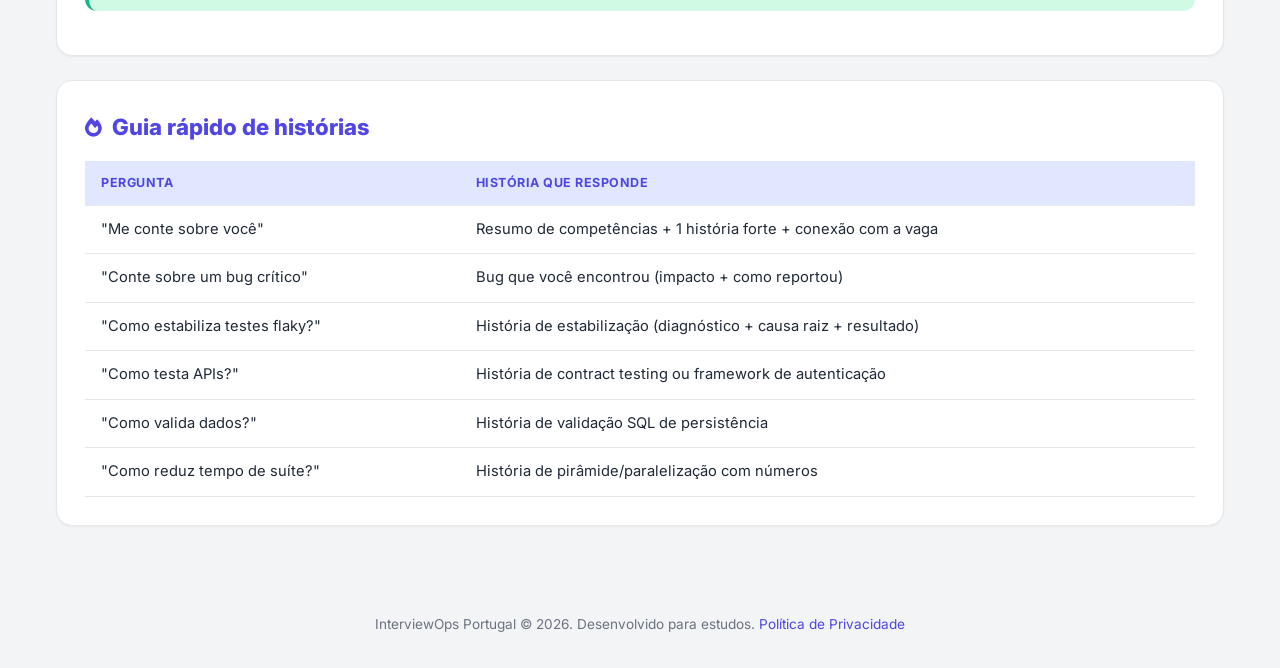
==== commit 70e8c4bb: "feat: Career Engine ampliado - Story Analyzer em pagina propria + Evidence Bank com mais historias -" ====
--- a/career/index.html
+++ b/career/index.html
@@ -57,8 +57,16 @@
         </div>
 
         <div class="content-section">
+            <h2><i class="fa-solid fa-microscope"></i> Story Analyzer</h2>
+            <p class="mb-2">Cole o rascunho de uma resposta e o analisador investiga o texto: detecta o <strong>assunto</strong> com % de coerência (ex.: "Está coerente com 67% sobre API"), a cobertura da estrutura <strong>STAR</strong> e se o <strong>impacto mensurável</strong> está presente. Tudo local, no seu navegador.</p>
+            <div class="flex gap-2 wrap">
+                <a href="analyzer.html" class="primary-btn" style="display:inline-flex;align-items:center;gap:0.5rem;padding:0.7rem 1.4rem;border-radius:12px;color:#fff;font-weight:600;"><i class="fa-solid fa-microscope"></i> Abrir Story Analyzer</a>
+            </div>
+        </div>
+
+        <div class="content-section">
             <h2><i class="fa-solid fa-book"></i> Evidence Bank</h2>
-            <p class="mb-2">Banco de evidências organizado por tecnologia — projetos, falhas, sucessos, lições aprendidas e impacto no negócio.</p>
+            <p class="mb-2">Banco de evidências organizado por tecnologia — projetos, falhas, sucessos, lições aprendidas e impacto no negócio. Histórias de exemplo para você construir a sua (mesmo as de exemplo são válidas como ponto de partida).</p>
             <div class="flex gap-2 wrap">
                 <a href="stories.html" class="primary-btn" style="display:inline-flex;align-items:center;gap:0.5rem;padding:0.7rem 1.4rem;border-radius:12px;color:#fff;font-weight:600;"><i class="fa-solid fa-book"></i> Abrir Evidence Bank (histórias)</a>
             </div>
